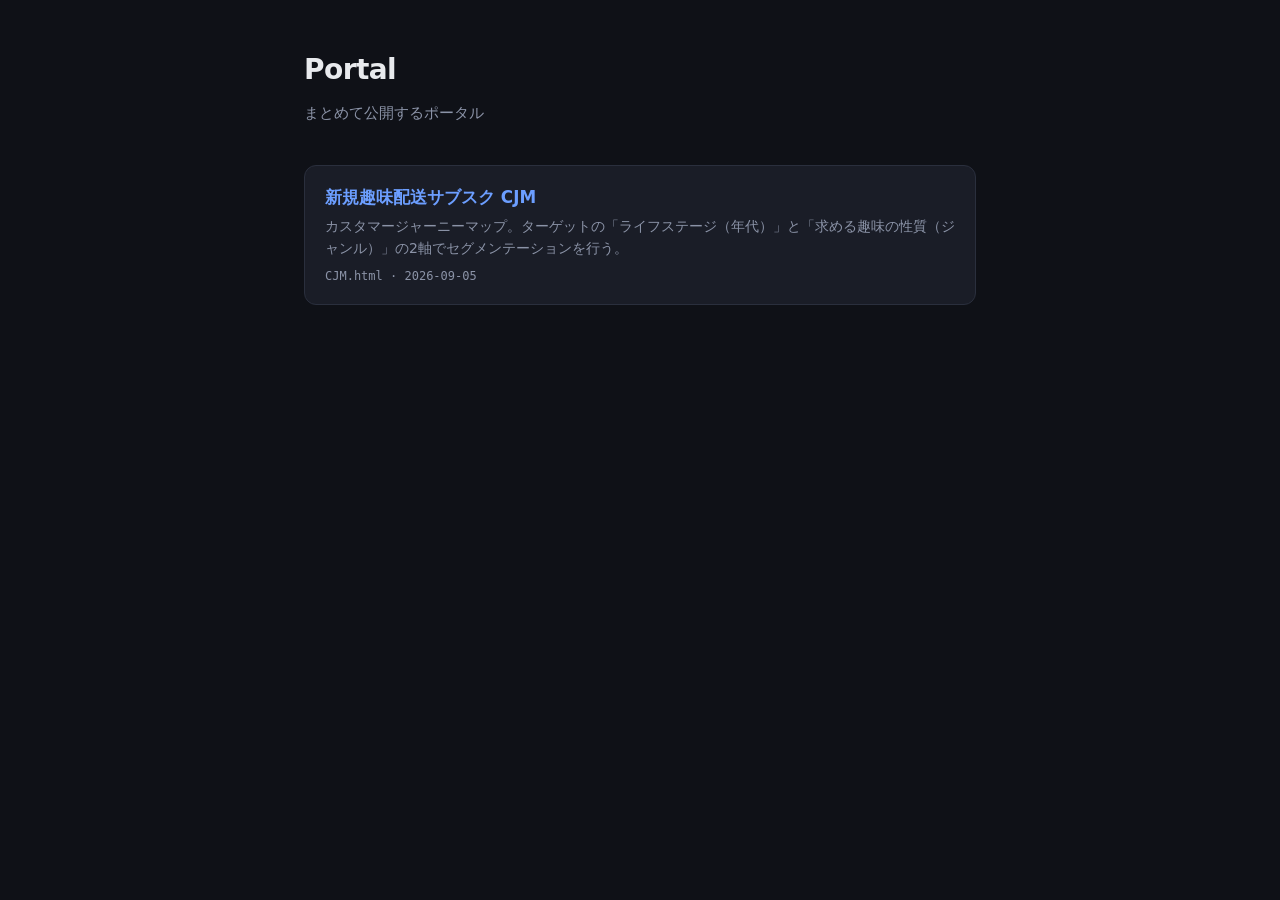
==== index.html @ d454daf8 "Initial commit: HTML公開ポータルとCJMページ" ====
<!DOCTYPE html>
<html lang="ja">
<head>
  <meta charset="UTF-8">
  <meta name="viewport" content="width=device-width, initial-scale=1.0">
  <title>HTML Portal</title>
  <style>
    *, *::before, *::after { box-sizing: border-box; margin: 0; padding: 0; }

    :root {
      --bg: #0f1117;
      --surface: #1a1d27;
      --border: #2a2f3d;
      --text: #e8eaed;
      --muted: #8b93a7;
      --accent: #6c9eff;
      --accent-hover: #8ab4ff;
      --radius: 12px;
    }

    body {
      font-family: system-ui, -apple-system, "Segoe UI", sans-serif;
      background: var(--bg);
      color: var(--text);
      min-height: 100vh;
      line-height: 1.6;
    }

    .container {
      max-width: 720px;
      margin: 0 auto;
      padding: 3rem 1.5rem 4rem;
    }

    header {
      margin-bottom: 2.5rem;
    }

    header h1 {
      font-size: 1.75rem;
      font-weight: 700;
      letter-spacing: -0.02em;
    }

    header p {
      margin-top: 0.5rem;
      color: var(--muted);
      font-size: 0.95rem;
    }

    .grid {
      display: flex;
      flex-direction: column;
      gap: 0.75rem;
    }

    .card {
      display: block;
      background: var(--surface);
      border: 1px solid var(--border);
      border-radius: var(--radius);
      padding: 1.1rem 1.25rem;
      text-decoration: none;
      color: inherit;
      transition: border-color 0.15s, transform 0.15s;
    }

    .card:hover {
      border-color: var(--accent);
      transform: translateY(-1px);
    }

    .card-title {
      font-size: 1.05rem;
      font-weight: 600;
      color: var(--accent);
    }

    .card:hover .card-title {
      color: var(--accent-hover);
    }

    .card-desc {
      margin-top: 0.25rem;
      font-size: 0.875rem;
      color: var(--muted);
    }

    .card-meta {
      margin-top: 0.5rem;
      font-size: 0.75rem;
      color: var(--muted);
      font-family: ui-monospace, "Cascadia Code", monospace;
    }

    .empty {
      text-align: center;
      padding: 3rem 1rem;
      color: var(--muted);
      border: 1px dashed var(--border);
      border-radius: var(--radius);
      font-size: 0.9rem;
    }

    .empty code {
      display: inline-block;
      margin-top: 0.75rem;
      padding: 0.2rem 0.5rem;
      background: var(--surface);
      border-radius: 6px;
      font-size: 0.8rem;
      color: var(--accent);
    }

    footer {
      margin-top: 3rem;
      text-align: center;
      font-size: 0.75rem;
      color: var(--muted);
    }
  </style>
</head>
<body>
  <div class="container">
    <header>
      <h1>Portal</h1>
      <p>まとめて公開するポータル</p>
    </header>

    <div id="portal" class="grid"></div>

    <footer></footer>
  </div>

  <script>
    // ========================================
    // ページを追加するときはここに追記するだけ
    // file: プロジェクト直下の HTML ファイル名
    // title: 表示名
    // description: 説明（省略可）
    // date: 作成日 YYYY-MM-DD（省略可）
    // ========================================
    const PAGES = [
      // { file: "example.html", title: "サンプルページ", description: "動作確認用", date: "2026-09-05" },
      { file: "CJM.html", title: "新規趣味配送サブスク CJM", description: "カスタマージャーニーマップ。ターゲットの「ライフステージ（年代）」と「求める趣味の性質（ジャンル）」の2軸でセグメンテーションを行う。", date: "2026-09-05" },
    ];

    const portal = document.getElementById("portal");

    if (PAGES.length === 0) {
      portal.innerHTML = `
        <div class="empty">
          まだページが登録されていません<br>
          <code>index.html</code> 内の <code>PAGES</code> 配列に追加してください
        </div>`;
    } else {
      portal.innerHTML = PAGES.map(({ file, title, description, date }) => `
        <a class="card" href="${file}">
          <div class="card-title">${title}</div>
          ${description ? `<div class="card-desc">${description}</div>` : ""}
          <div class="card-meta">${file}${date ? ` · ${date}` : ""}</div>
        </a>
      `).join("");
    }
  </script>
</body>
</html>
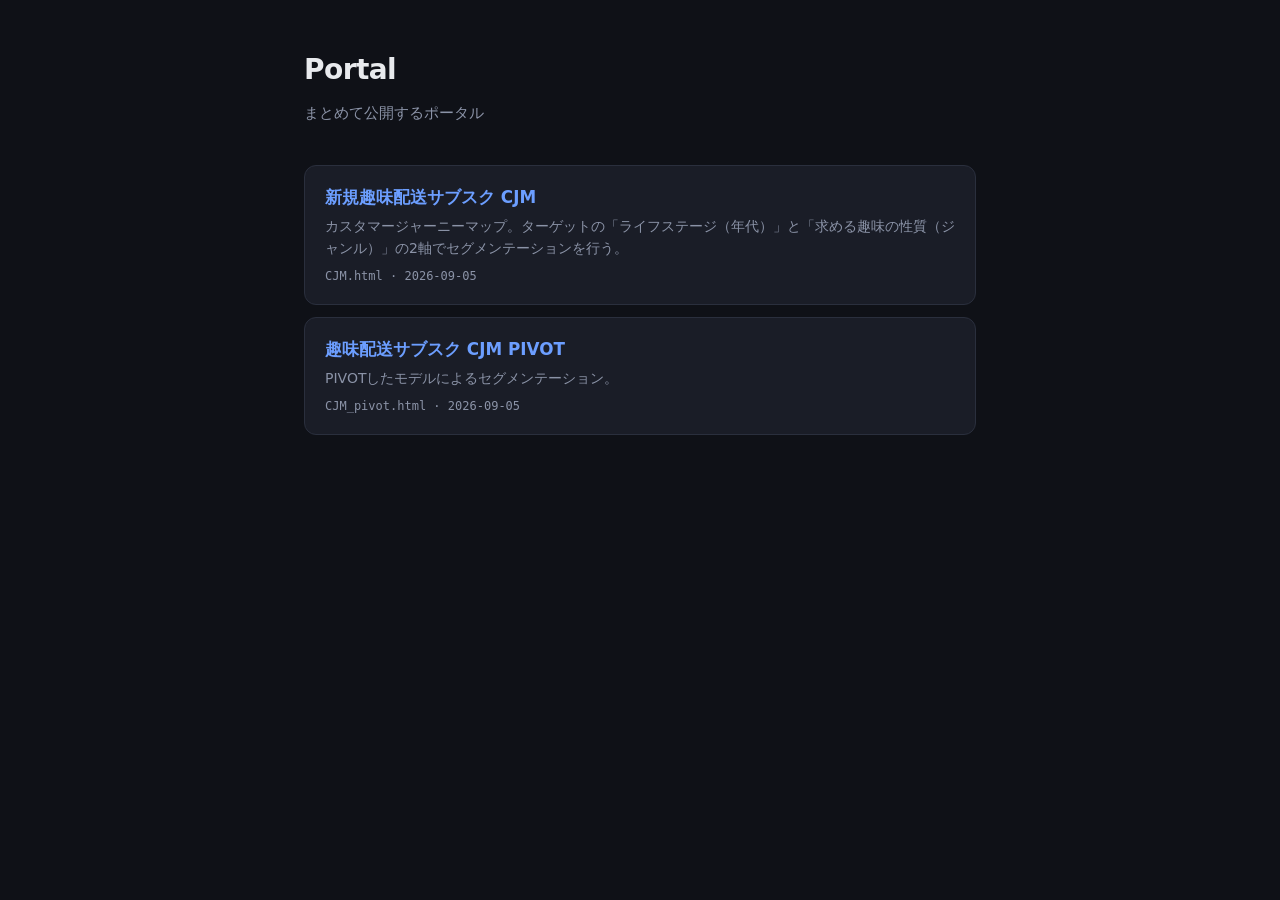
==== commit 86b93d33: "CJM_pivot.html を追加" ====
--- a/index.html
+++ b/index.html
@@ -143,6 +143,7 @@
     const PAGES = [
       // { file: "example.html", title: "サンプルページ", description: "動作確認用", date: "2026-09-05" },
       { file: "CJM.html", title: "新規趣味配送サブスク CJM", description: "カスタマージャーニーマップ。ターゲットの「ライフステージ（年代）」と「求める趣味の性質（ジャンル）」の2軸でセグメンテーションを行う。", date: "2026-09-05" },
+      { file: "CJM_pivot.html", title: "趣味配送サブスク CJM PIVOT", description: "PIVOTしたモデルによるセグメンテーション。", date: "2026-09-05" },
     ];
 
     const portal = document.getElementById("portal");
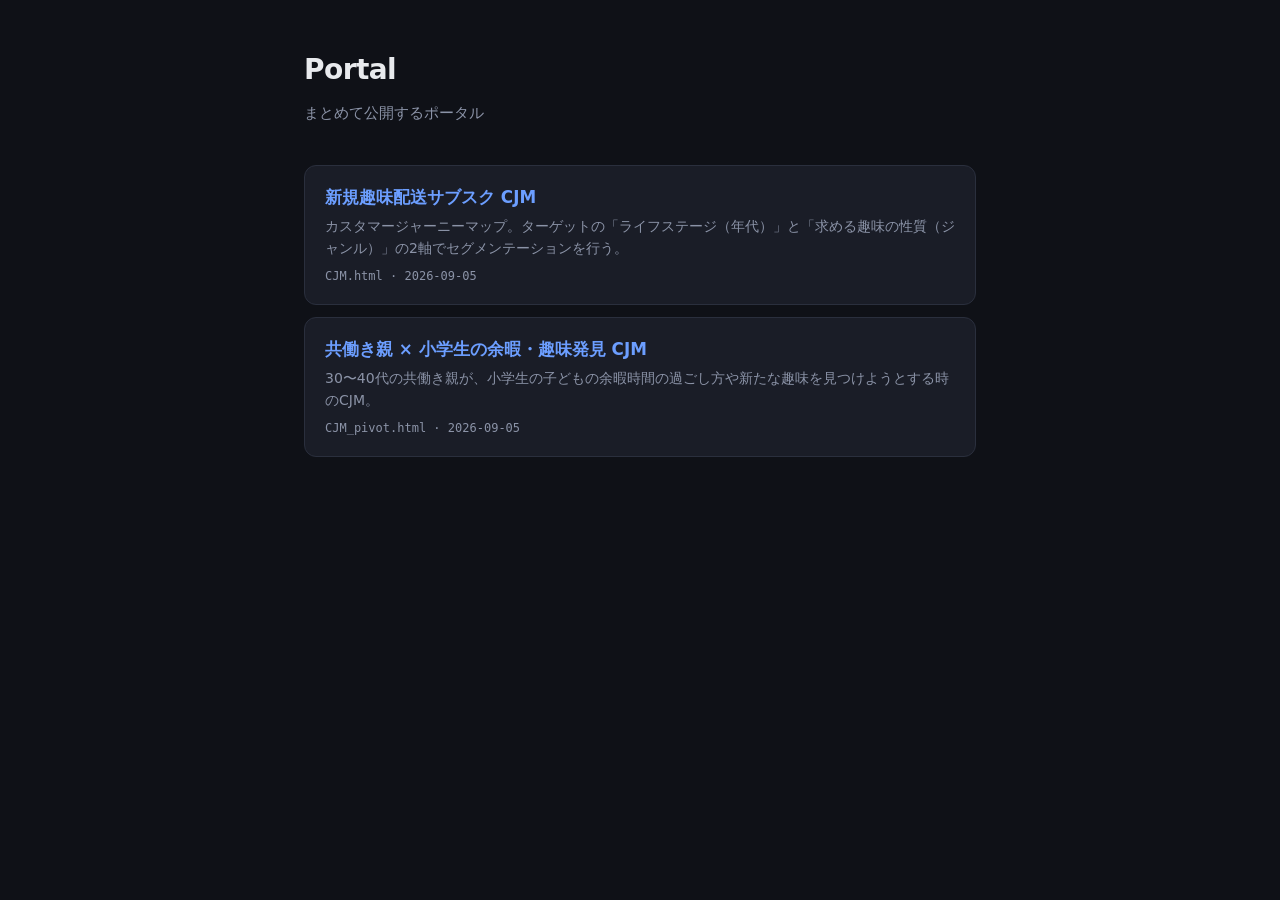
==== commit 390579d9: "CJM_pivotを共働き親×小学生の余暇・趣味発見CJMに更新" ====
--- a/index.html
+++ b/index.html
@@ -143,7 +143,7 @@
     const PAGES = [
       // { file: "example.html", title: "サンプルページ", description: "動作確認用", date: "2026-09-05" },
       { file: "CJM.html", title: "新規趣味配送サブスク CJM", description: "カスタマージャーニーマップ。ターゲットの「ライフステージ（年代）」と「求める趣味の性質（ジャンル）」の2軸でセグメンテーションを行う。", date: "2026-09-05" },
-      { file: "CJM_pivot.html", title: "趣味配送サブスク CJM PIVOT", description: "PIVOTしたモデルによるセグメンテーション。", date: "2026-09-05" },
+      { file: "CJM_pivot.html", title: "共働き親 × 小学生の余暇・趣味発見 CJM", description: "30〜40代の共働き親が、小学生の子どもの余暇時間の過ごし方や新たな趣味を見つけようとする時のCJM。", date: "2026-09-05" },
     ];
 
     const portal = document.getElementById("portal");
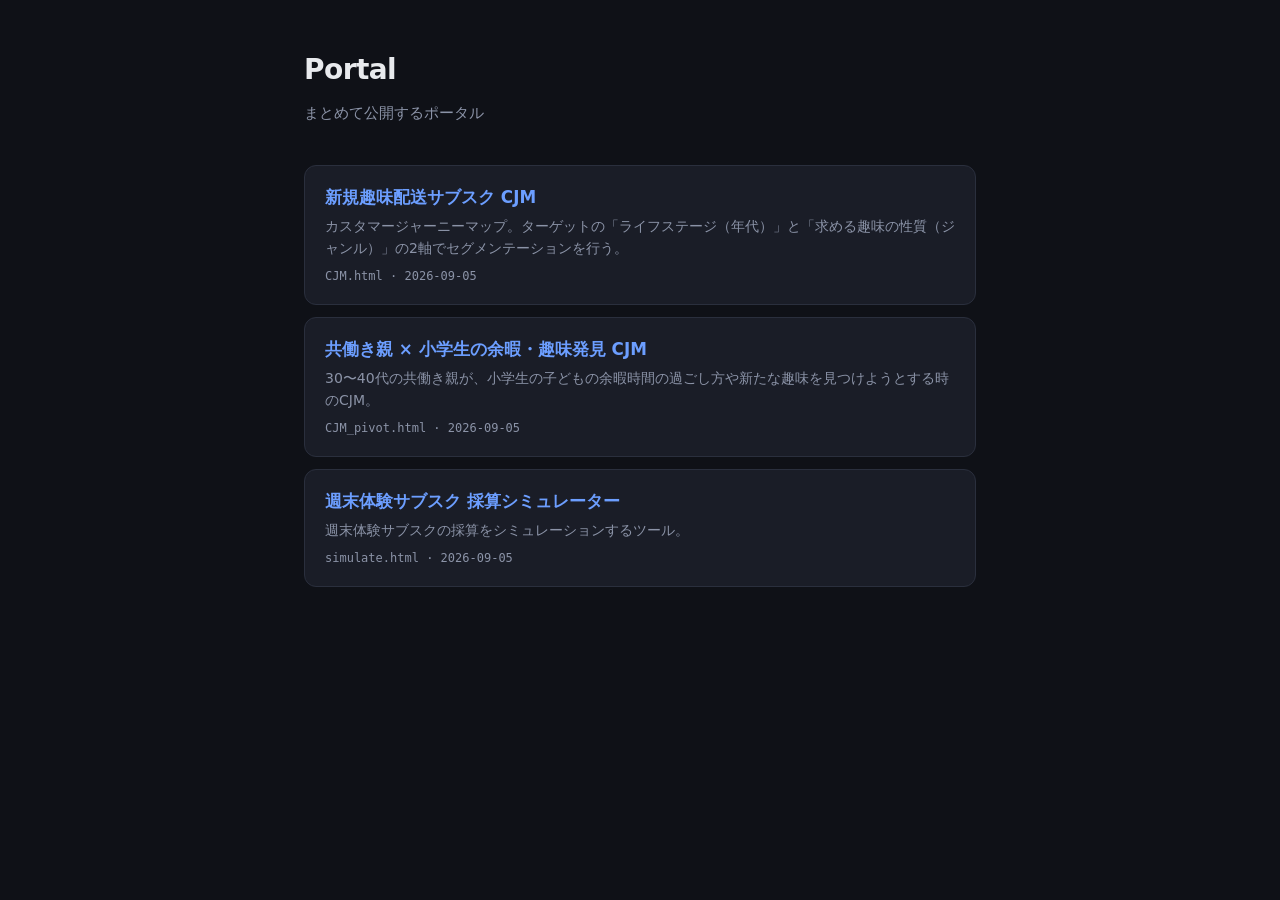
==== commit b3a5f9b2: "週末体験サブスクの採算シミュレーターを追加" ====
--- a/index.html
+++ b/index.html
@@ -144,6 +144,7 @@
       // { file: "example.html", title: "サンプルページ", description: "動作確認用", date: "2026-09-05" },
       { file: "CJM.html", title: "新規趣味配送サブスク CJM", description: "カスタマージャーニーマップ。ターゲットの「ライフステージ（年代）」と「求める趣味の性質（ジャンル）」の2軸でセグメンテーションを行う。", date: "2026-09-05" },
       { file: "CJM_pivot.html", title: "共働き親 × 小学生の余暇・趣味発見 CJM", description: "30〜40代の共働き親が、小学生の子どもの余暇時間の過ごし方や新たな趣味を見つけようとする時のCJM。", date: "2026-09-05" },
+      { file: "simulate.html", title: "週末体験サブスク 採算シミュレーター", description: "週末体験サブスクの採算をシミュレーションするツール。", date: "2026-09-05" },
     ];
 
     const portal = document.getElementById("portal");
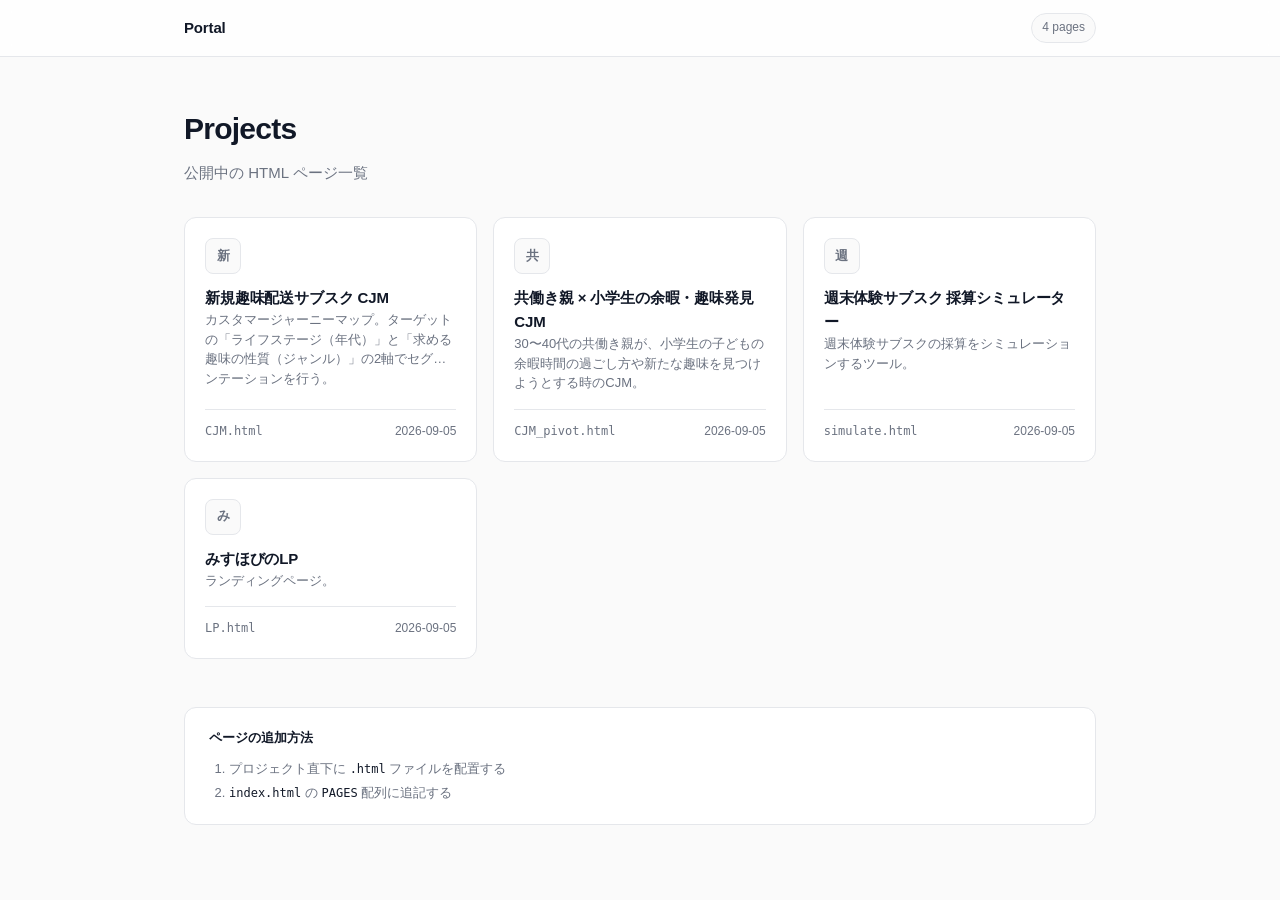
==== commit 0ffee41a: "index.html をX風SaaSデザインに刷新し、LPを登録" ====
--- a/index.html
+++ b/index.html
@@ -3,134 +3,277 @@
 <head>
   <meta charset="UTF-8">
   <meta name="viewport" content="width=device-width, initial-scale=1.0">
-  <title>HTML Portal</title>
+  <title>Portal</title>
   <style>
     *, *::before, *::after { box-sizing: border-box; margin: 0; padding: 0; }
 
     :root {
-      --bg: #0f1117;
-      --surface: #1a1d27;
-      --border: #2a2f3d;
-      --text: #e8eaed;
-      --muted: #8b93a7;
-      --accent: #6c9eff;
-      --accent-hover: #8ab4ff;
+      --bg: #fafafa;
+      --surface: #ffffff;
+      --border: #e5e7eb;
+      --border-hover: #d1d5db;
+      --text: #111827;
+      --muted: #6b7280;
+      --accent: #2563eb;
       --radius: 12px;
     }
 
     body {
-      font-family: system-ui, -apple-system, "Segoe UI", sans-serif;
+      font-family: -apple-system, BlinkMacSystemFont, "Segoe UI", Roboto, Helvetica, Arial, sans-serif;
       background: var(--bg);
       color: var(--text);
       min-height: 100vh;
       line-height: 1.6;
+      -webkit-font-smoothing: antialiased;
+    }
+
+    .topbar {
+      position: sticky;
+      top: 0;
+      z-index: 10;
+      background: rgba(255, 255, 255, 0.8);
+      backdrop-filter: blur(8px);
+      border-bottom: 1px solid var(--border);
+    }
+
+    .topbar-inner {
+      max-width: 960px;
+      margin: 0 auto;
+      padding: 0 24px;
+      height: 56px;
+      display: flex;
+      align-items: center;
+      justify-content: space-between;
+    }
+
+    .brand {
+      font-size: 0.9375rem;
+      font-weight: 600;
+      color: var(--text);
+      text-decoration: none;
+      letter-spacing: -0.01em;
+    }
+
+    .badge {
+      font-size: 0.75rem;
+      font-weight: 500;
+      color: var(--muted);
+      background: var(--bg);
+      border: 1px solid var(--border);
+      padding: 4px 10px;
+      border-radius: 9999px;
     }
 
     .container {
-      max-width: 720px;
+      max-width: 960px;
       margin: 0 auto;
-      padding: 3rem 1.5rem 4rem;
-    }
-
-    header {
-      margin-bottom: 2.5rem;
-    }
-
-    header h1 {
-      font-size: 1.75rem;
-      font-weight: 700;
-      letter-spacing: -0.02em;
-    }
-
-    header p {
-      margin-top: 0.5rem;
-      color: var(--muted);
-      font-size: 0.95rem;
+      padding: 48px 24px 64px;
+    }
+
+    .page-header {
+      margin-bottom: 32px;
+    }
+
+    .page-header h1 {
+      font-size: 1.875rem;
+      font-weight: 600;
+      letter-spacing: -0.025em;
+      color: var(--text);
+    }
+
+    .page-header p {
+      margin-top: 8px;
+      font-size: 0.9375rem;
+      color: var(--muted);
     }
 
     .grid {
+      display: grid;
+      grid-template-columns: repeat(auto-fill, minmax(280px, 1fr));
+      gap: 16px;
+    }
+
+    .card {
       display: flex;
       flex-direction: column;
-      gap: 0.75rem;
-    }
-
-    .card {
-      display: block;
       background: var(--surface);
       border: 1px solid var(--border);
       border-radius: var(--radius);
-      padding: 1.1rem 1.25rem;
+      padding: 20px;
       text-decoration: none;
       color: inherit;
-      transition: border-color 0.15s, transform 0.15s;
+      transition: border-color 0.15s, box-shadow 0.15s;
     }
 
     .card:hover {
-      border-color: var(--accent);
-      transform: translateY(-1px);
-    }
+      border-color: var(--border-hover);
+      box-shadow: 0 4px 12px rgba(0, 0, 0, 0.05);
+    }
+
+    .card-top {
+      display: flex;
+      align-items: flex-start;
+      justify-content: space-between;
+      gap: 12px;
+      margin-bottom: 12px;
+    }
+
+    .card-icon {
+      width: 36px;
+      height: 36px;
+      border-radius: 8px;
+      background: var(--bg);
+      border: 1px solid var(--border);
+      display: flex;
+      align-items: center;
+      justify-content: center;
+      font-size: 0.8125rem;
+      font-weight: 600;
+      color: var(--muted);
+      flex-shrink: 0;
+    }
+
+    .card-arrow {
+      color: var(--muted);
+      opacity: 0;
+      transition: opacity 0.15s, transform 0.15s;
+      flex-shrink: 0;
+    }
+
+    .card:hover .card-arrow {
+      opacity: 1;
+      transform: translate(2px, -2px);
+    }
+
+    .card-arrow svg { width: 16px; height: 16px; display: block; }
 
     .card-title {
-      font-size: 1.05rem;
-      font-weight: 600;
-      color: var(--accent);
-    }
-
-    .card:hover .card-title {
-      color: var(--accent-hover);
+      font-size: 0.9375rem;
+      font-weight: 600;
+      color: var(--text);
+      letter-spacing: -0.01em;
     }
 
     .card-desc {
-      margin-top: 0.25rem;
-      font-size: 0.875rem;
-      color: var(--muted);
-    }
-
-    .card-meta {
-      margin-top: 0.5rem;
+      flex: 1;
+      font-size: 0.8125rem;
+      color: var(--muted);
+      line-height: 1.5;
+      display: -webkit-box;
+      -webkit-line-clamp: 3;
+      -webkit-box-orient: vertical;
+      overflow: hidden;
+    }
+
+    .card-footer {
+      margin-top: 16px;
+      padding-top: 12px;
+      border-top: 1px solid var(--border);
+      display: flex;
+      align-items: center;
+      justify-content: space-between;
+      gap: 8px;
+    }
+
+    .card-file {
       font-size: 0.75rem;
-      color: var(--muted);
-      font-family: ui-monospace, "Cascadia Code", monospace;
+      font-family: ui-monospace, "SF Mono", "Cascadia Code", monospace;
+      color: var(--muted);
+      overflow: hidden;
+      text-overflow: ellipsis;
+      white-space: nowrap;
+    }
+
+    .card-date {
+      font-size: 0.75rem;
+      color: var(--muted);
+      flex-shrink: 0;
     }
 
     .empty {
+      grid-column: 1 / -1;
       text-align: center;
-      padding: 3rem 1rem;
-      color: var(--muted);
+      padding: 64px 24px;
+      background: var(--surface);
       border: 1px dashed var(--border);
       border-radius: var(--radius);
-      font-size: 0.9rem;
+    }
+
+    .empty p {
+      font-size: 0.9375rem;
+      color: var(--muted);
     }
 
     .empty code {
       display: inline-block;
-      margin-top: 0.75rem;
-      padding: 0.2rem 0.5rem;
+      margin-top: 12px;
+      padding: 2px 8px;
+      background: var(--bg);
+      border: 1px solid var(--border);
+      border-radius: 6px;
+      font-size: 0.8125rem;
+      font-family: ui-monospace, "SF Mono", monospace;
+      color: var(--text);
+    }
+
+    .hint {
+      margin-top: 48px;
+      padding: 20px 24px;
       background: var(--surface);
-      border-radius: 6px;
-      font-size: 0.8rem;
-      color: var(--accent);
-    }
-
-    footer {
-      margin-top: 3rem;
-      text-align: center;
+      border: 1px solid var(--border);
+      border-radius: var(--radius);
+    }
+
+    .hint-title {
+      font-size: 0.8125rem;
+      font-weight: 600;
+      color: var(--text);
+      margin-bottom: 8px;
+    }
+
+    .hint ol {
+      padding-left: 1.25rem;
+      font-size: 0.8125rem;
+      color: var(--muted);
+      line-height: 1.8;
+    }
+
+    .hint code {
+      font-family: ui-monospace, "SF Mono", monospace;
       font-size: 0.75rem;
-      color: var(--muted);
+      color: var(--text);
+    }
+
+    @media (max-width: 640px) {
+      .container { padding: 32px 16px 48px; }
+      .grid { grid-template-columns: 1fr; }
     }
   </style>
 </head>
 <body>
-  <div class="container">
-    <header>
-      <h1>Portal</h1>
-      <p>まとめて公開するポータル</p>
+  <header class="topbar">
+    <div class="topbar-inner">
+      <a class="brand" href="./">Portal</a>
+      <span class="badge" id="page-count">— pages</span>
+    </div>
+  </header>
+
+  <main class="container">
+    <header class="page-header">
+      <h1>Projects</h1>
+      <p>公開中の HTML ページ一覧</p>
     </header>
 
     <div id="portal" class="grid"></div>
 
-    <footer></footer>
-  </div>
+    <aside class="hint">
+      <div class="hint-title">ページの追加方法</div>
+      <ol>
+        <li>プロジェクト直下に <code>.html</code> ファイルを配置する</li>
+        <li><code>index.html</code> の <code>PAGES</code> 配列に追記する</li>
+      </ol>
+    </aside>
+  </main>
 
   <script>
     // ========================================
@@ -145,24 +288,41 @@
       { file: "CJM.html", title: "新規趣味配送サブスク CJM", description: "カスタマージャーニーマップ。ターゲットの「ライフステージ（年代）」と「求める趣味の性質（ジャンル）」の2軸でセグメンテーションを行う。", date: "2026-09-05" },
       { file: "CJM_pivot.html", title: "共働き親 × 小学生の余暇・趣味発見 CJM", description: "30〜40代の共働き親が、小学生の子どもの余暇時間の過ごし方や新たな趣味を見つけようとする時のCJM。", date: "2026-09-05" },
       { file: "simulate.html", title: "週末体験サブスク 採算シミュレーター", description: "週末体験サブスクの採算をシミュレーションするツール。", date: "2026-09-05" },
+      { file: "LP.html", title: "みすほびのLP", description: "ランディングページ。", date: "2026-09-05" },
     ];
 
     const portal = document.getElementById("portal");
+    const pageCount = document.getElementById("page-count");
+
+    function initial(name) {
+      return name.charAt(0).toUpperCase();
+    }
 
     if (PAGES.length === 0) {
       portal.innerHTML = `
         <div class="empty">
-          まだページが登録されていません<br>
-          <code>index.html</code> 内の <code>PAGES</code> 配列に追加してください
+          <p>まだページが登録されていません</p>
+          <code>PAGES</code> 配列に追加してください
         </div>`;
+      pageCount.textContent = "0 pages";
     } else {
       portal.innerHTML = PAGES.map(({ file, title, description, date }) => `
         <a class="card" href="${file}">
+          <div class="card-top">
+            <div class="card-icon">${initial(title)}</div>
+            <div class="card-arrow">
+              <svg viewBox="0 0 24 24" fill="none" stroke="currentColor" stroke-width="2"><path stroke-linecap="round" stroke-linejoin="round" d="M7 17L17 7M17 7H7M17 7v10"/></svg>
+            </div>
+          </div>
           <div class="card-title">${title}</div>
           ${description ? `<div class="card-desc">${description}</div>` : ""}
-          <div class="card-meta">${file}${date ? ` · ${date}` : ""}</div>
+          <div class="card-footer">
+            <span class="card-file">${file}</span>
+            ${date ? `<span class="card-date">${date}</span>` : ""}
+          </div>
         </a>
       `).join("");
+      pageCount.textContent = `${PAGES.length} pages`;
     }
   </script>
 </body>
